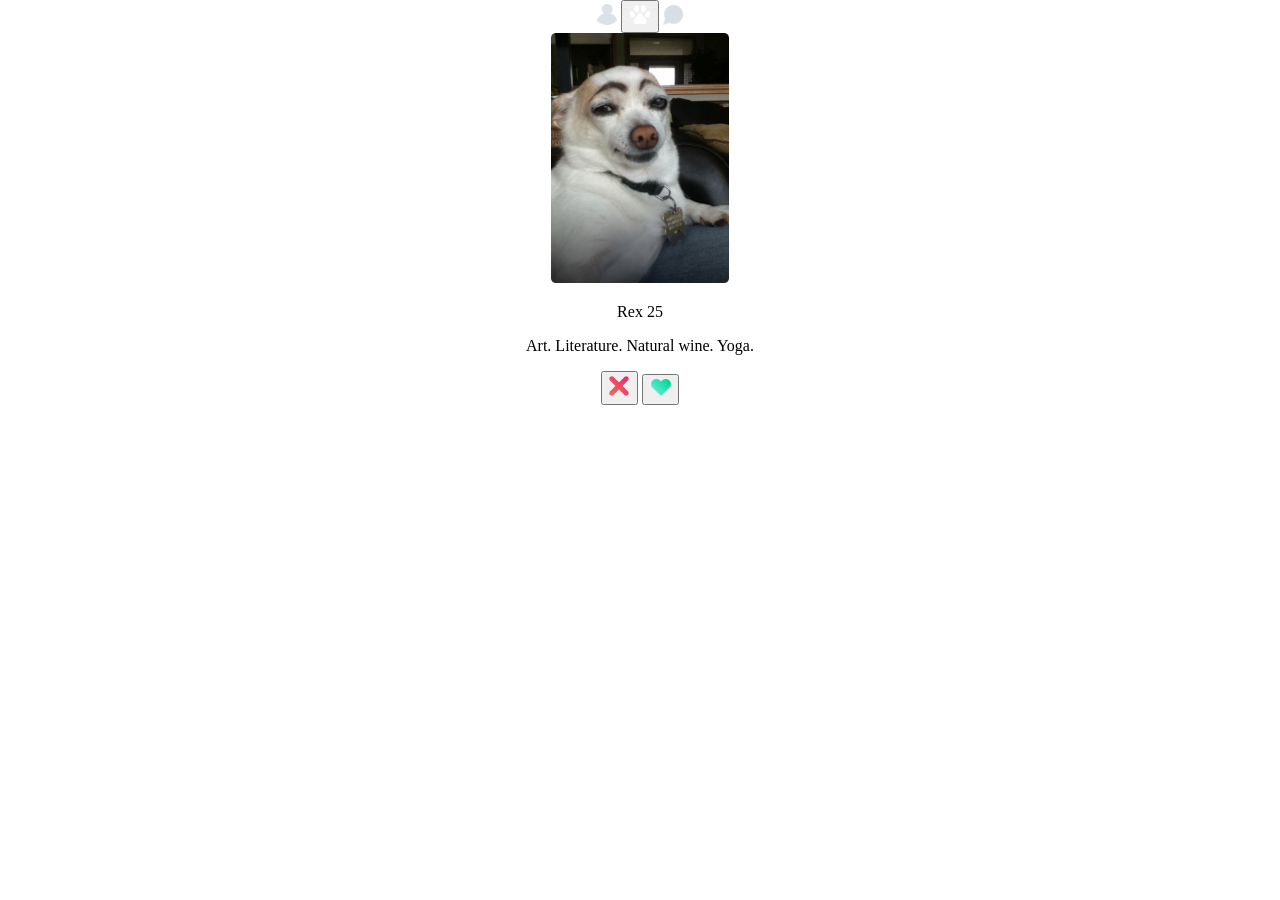
==== pages/index.html @ 7d62fd99 "project setup" ====
<!DOCTYPE html>
<html lang="en">
<head>
    <meta charset="UTF-8">
    <meta http-equiv="X-UA-Compatible" content="IE=edge">
    <meta name="viewport" content="width=device-width, initial-scale=1.0">
    <script defer src="/index.js" type="module" ></script>
    <link rel="stylesheet" href="/styles/index.css">
    <title>Tindog</title>
</head>
<body>
    <header>
        <nav>
            <img src="/assets/Intersect.png" alt="profile_icon" width="20px" height="auto">
            <button class="btn" type="button"><img src="/assets/Group 221paw.png" alt="dog paw" width="20px" height="auto"></button>
            <img src="/assets/Icon.png" alt="chat_icon" width="20px" height="auto">
        </nav>
    </header>

    <Main>
        <div id="profile">

        </div>
        <div class="dashboard">
            <button class="btn btn--reject"><img src="/assets/reject_icon.png" alt="reject button" width="20px" height="auto"></button>
            <button class="btn btn--heart"><img src="/assets/heart_icon.png" alt="heart button" width="20px" height="auto"></button>
        </div>

    </Main>

    <footer>
    </footer>
    
</body>
</html>
---- styles/index.css ----
html,
body {
    margin: 0;
    text-align: center;
}

*, 
*::after,
*::before {
    box-sizing: border-box;
}

/* ========
Layout
========= */


.btn {
    padding: .25em .5em;
    cursor: pointer;
}
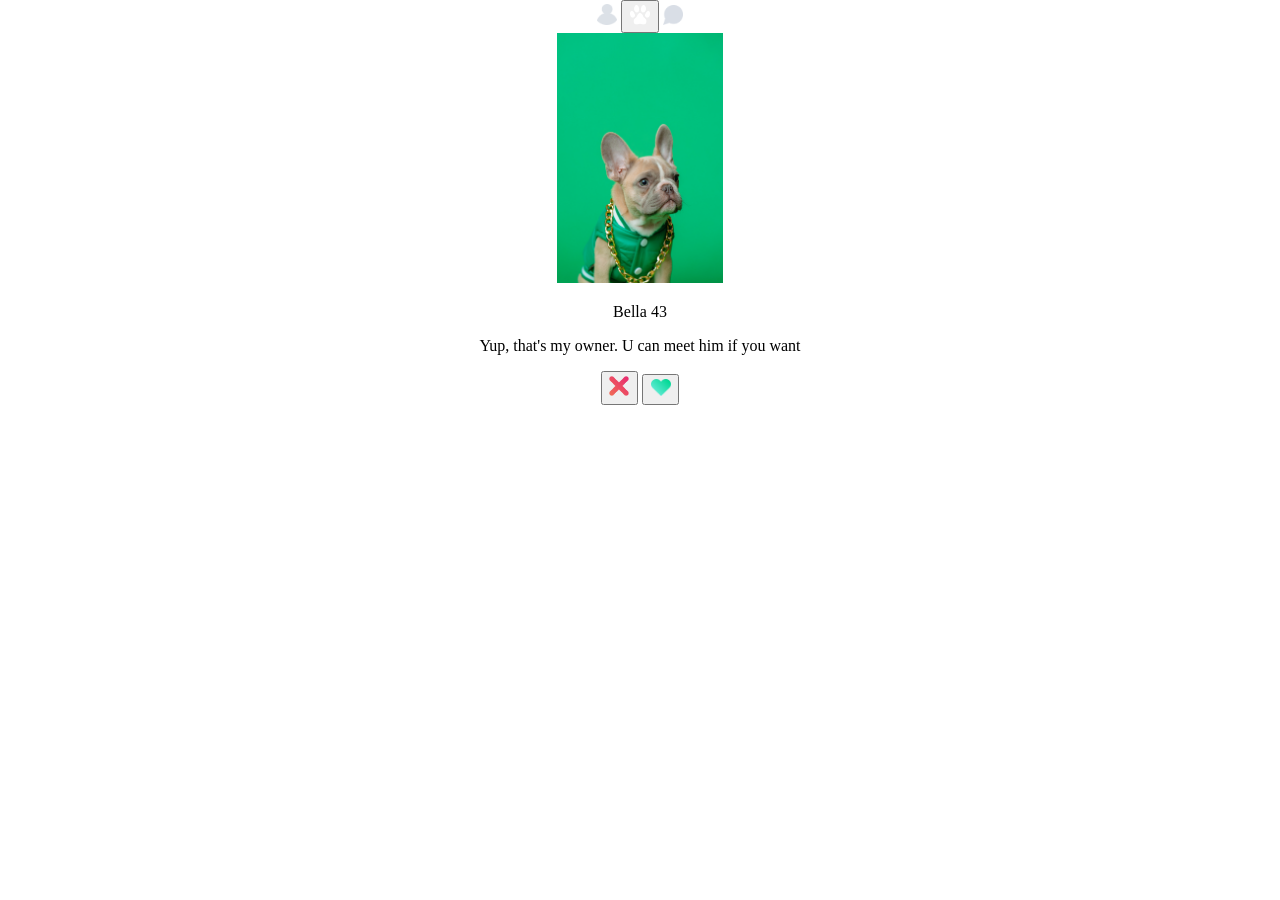
==== commit a97797d3: "shuffle funtionality" ====
--- a/pages/index.html
+++ b/pages/index.html
@@ -12,7 +12,7 @@
     <header>
         <nav>
             <img src="/assets/Intersect.png" alt="profile_icon" width="20px" height="auto">
-            <button class="btn" type="button"><img src="/assets/Group 221paw.png" alt="dog paw" width="20px" height="auto"></button>
+            <button class="btn btn--reset" type="button"><img src="/assets/Group 221paw.png" alt="dog paw" width="20px" height="auto"></button>
             <img src="/assets/Icon.png" alt="chat_icon" width="20px" height="auto">
         </nav>
     </header>
@@ -22,8 +22,9 @@
 
         </div>
         <div class="dashboard">
-            <button class="btn btn--reject"><img src="/assets/reject_icon.png" alt="reject button" width="20px" height="auto"></button>
-            <button class="btn btn--heart"><img src="/assets/heart_icon.png" alt="heart button" width="20px" height="auto"></button>
+            <button id='reject' class="btn btn--reject"><img src="/assets/reject_icon.png" alt="reject button" width="20px" height="auto"></button>
+            <button id='like' class="btn btn--heart"><img src="/assets/heart_icon.png" alt="heart button" width="20px" height="auto"></button>
+
         </div>
 
     </Main>
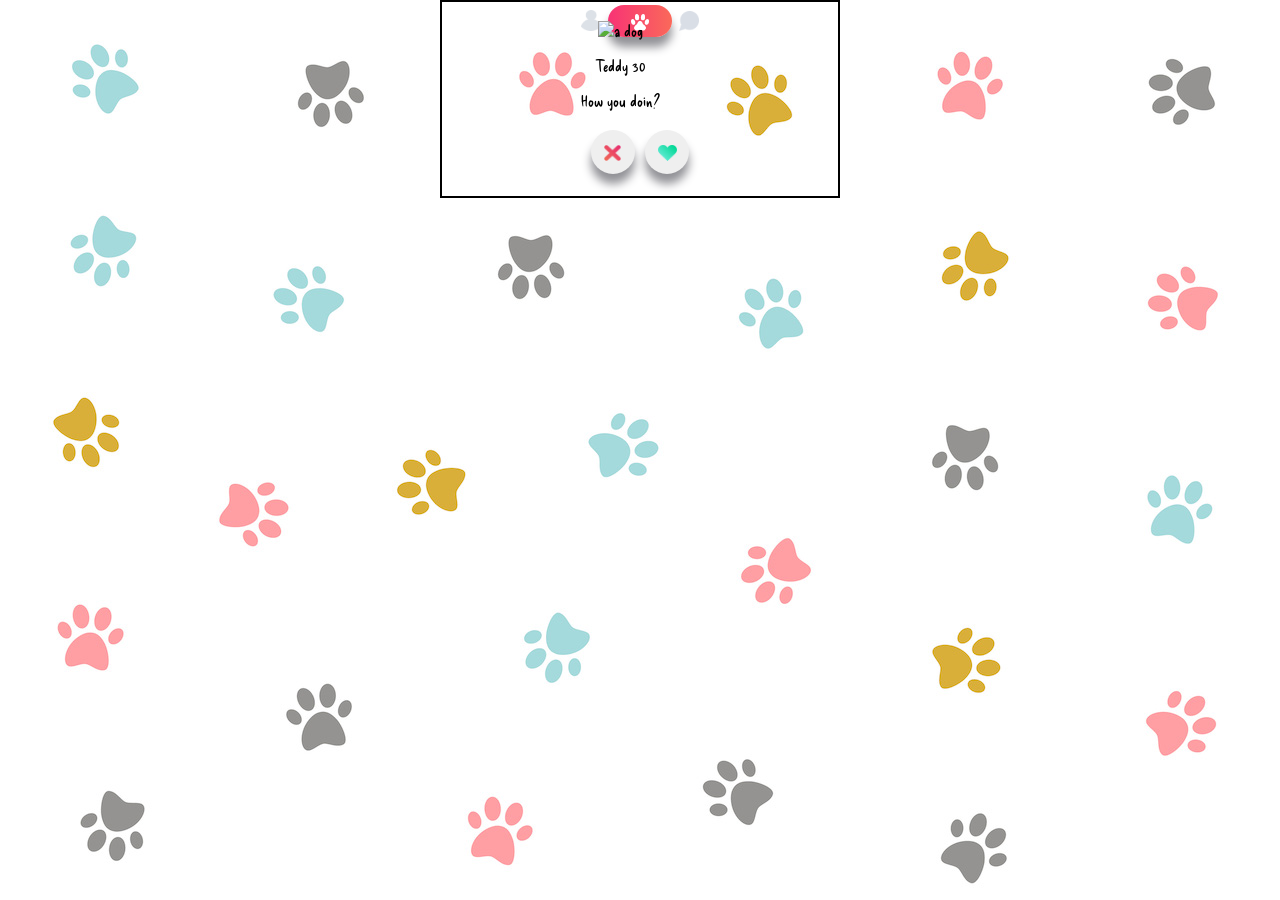
==== commit d4b285d6: "base layout styles" ====
--- a/pages/index.html
+++ b/pages/index.html
@@ -5,30 +5,34 @@
     <meta http-equiv="X-UA-Compatible" content="IE=edge">
     <meta name="viewport" content="width=device-width, initial-scale=1.0">
     <script defer src="/index.js" type="module" ></script>
+    <link rel="preconnect" href="https://fonts.googleapis.com">
+    <link rel="preconnect" href="https://fonts.gstatic.com" crossorigin>
+    <link href="https://fonts.googleapis.com/css2?family=Delicious+Handrawn&display=swap" rel="stylesheet">
     <link rel="stylesheet" href="/styles/index.css">
     <title>Tindog</title>
 </head>
 <body>
-    <header>
-        <nav>
-            <img src="/assets/Intersect.png" alt="profile_icon" width="20px" height="auto">
-            <button class="btn btn--reset" type="button"><img src="/assets/Group 221paw.png" alt="dog paw" width="20px" height="auto"></button>
-            <img src="/assets/Icon.png" alt="chat_icon" width="20px" height="auto">
-        </nav>
-    </header>
+    <div class="container">
+        <header>
+            <nav>
+                <img src="/assets/Intersect.png" alt="profile_icon" width="20px" height="auto">
+                <button class="btn btn--reset" type="button"><img src="/assets/Group 221paw.png" alt="dog paw" width="20px" height="auto"></button>
+                <img src="/assets/Icon.png" alt="chat_icon" width="20px" height="auto">
+            </nav>
+        </header>
 
-    <Main>
-        <div id="profile">
+        <Main>
+            <div id="profile">
 
-        </div>
-        <div class="dashboard">
-            <button id='reject' class="btn btn--reject"><img src="/assets/reject_icon.png" alt="reject button" width="20px" height="auto"></button>
-            <button id='like' class="btn btn--heart"><img src="/assets/heart_icon.png" alt="heart button" width="20px" height="auto"></button>
+            </div>
+            <div class="dashboard">
+                <button id='reject' class="btn btn--reject"><img src="/assets/reject_icon.png" alt="reject button" width="25px" height="auto"></button>
+                <button id='like' class="btn btn--heart"><img src="/assets/heart_icon.png" alt="heart button" width="40px" height="auto"></button>
 
-        </div>
+            </div>
 
-    </Main>
-
+        </Main>
+    </div>
     <footer>
     </footer>
     
--- a/styles/index.css
+++ b/styles/index.css
@@ -1,21 +1,90 @@
+:root {
+	--titles: "Delicious Handrawn", cursive;
+}
+
 html,
 body {
-    margin: 0;
-    text-align: center;
+	margin: 0;
+	text-align: center;
 }
 
-*, 
+*,
 *::after,
 *::before {
-    box-sizing: border-box;
+	box-sizing: border-box;
 }
 
 /* ========
 Layout
 ========= */
+body {
+	background-color: #ffcc99;
+	background-image: url(../assets/wallpaper.jpg);
+	background-size: cover;
+	/* Image by starline on Freepik */
+}
 
+.container {
+	border: 2px solid black;
+	margin: 0 auto;
+	width: 80%;
+	max-width: 400px;
 
+	display: grid;
+	grid-template-rows: 10% 1fr 20%;
+	grid-template-areas:
+		"header"
+		"profile"
+		"dashboard";
+}
+
+header {
+	grid-area: header;
+}
+
+#profile {
+	grid-area: profile;
+}
+
+.dashboard {
+	grid-area: dashboard;
+}
+
+.profile__card {
+    width: 90%;
+}
+
+/* event buttons */
 .btn {
-    padding: .25em .5em;
-    cursor: pointer;
-}+    margin: .25em;
+    padding: 0.5em;
+    width: 2.75rem;
+    height: 2.75rem;
+    border-radius: 50%;
+    border: none;
+    box-shadow: 0px 10px 10px #929297;
+	cursor: pointer;
+}
+
+.btn img {
+    margin:0 auto;
+    padding-top: 5px;
+    height: 70%;
+    width: auto;
+}
+
+.btn--reset {
+    padding: 0;
+    border-radius: 20px;
+    background: linear-gradient(270deg, #FA695A 0%, #F83375 100%);
+    width: 4rem;
+    height: 2rem;
+}
+
+/* =========
+Typography 
+==========*/
+
+#profile {
+	font-family: var(--titles);
+}
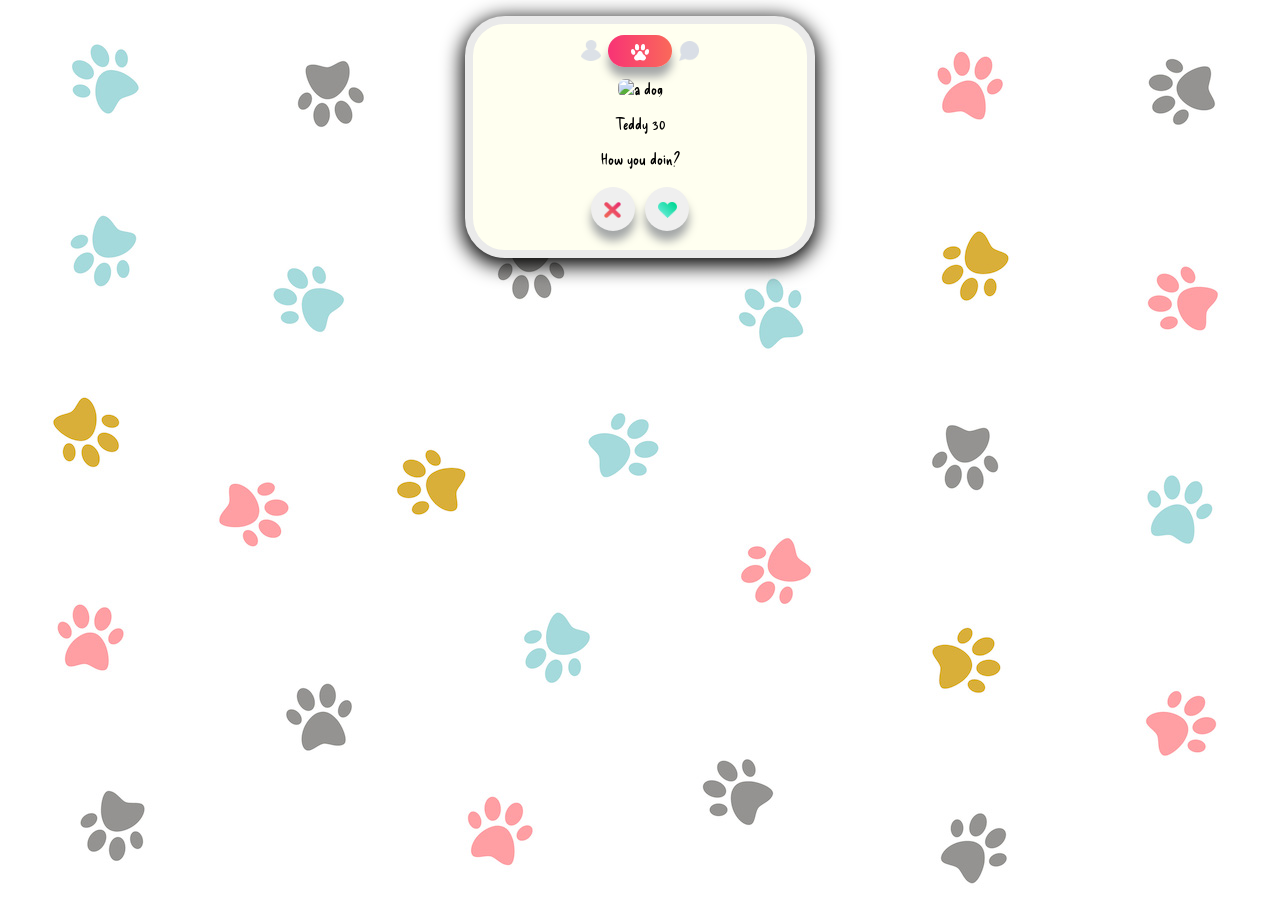
==== commit e03dee41: "mobile layout" ====
--- a/pages/index.html
+++ b/pages/index.html
@@ -33,8 +33,6 @@
 
         </Main>
     </div>
-    <footer>
-    </footer>
     
 </body>
 </html>
--- a/styles/index.css
+++ b/styles/index.css
@@ -22,63 +22,121 @@
 	background-image: url(../assets/wallpaper.jpg);
 	background-size: cover;
 	/* Image by starline on Freepik */
+	display: flex;
+	justify-content: center;
+	align-items: center;
+	padding: 1em;
 }
 
 .container {
-	border: 2px solid black;
-	margin: 0 auto;
-	width: 80%;
-	max-width: 400px;
-
-	display: grid;
-	grid-template-rows: 10% 1fr 20%;
-	grid-template-areas:
-		"header"
-		"profile"
-		"dashboard";
-}
-
-header {
-	grid-area: header;
-}
-
-#profile {
-	grid-area: profile;
+	border-radius: 40px;
+	border: 8px solid #eaeaea;
+	box-shadow: 0px 5px 20px 3px;
+	width: 85%;
+	max-width: 350px;
+	height: 90%;
+	padding: 0.5em;
+	background-color: #fffff0;
+	display: flex;
+	flex-direction: column;
+	gap: 0.5em;
 }
 
 .dashboard {
-	grid-area: dashboard;
+	margin-bottom: 0.5em;
 }
 
+/* rendered dog card */
 .profile__card {
-    width: 90%;
+	margin: 0 auto;
+	width: 95%;
+	height: auto;
+}
+
+.card__image {
+	position: relative;
+	width: 100%;
+	height: min(55vh, 450px);
+	object-fit: cover;
+	z-index: 1;
+	border-radius: 7.5px;
+}
+
+.card__status {
+	position: absolute;
+	width: min(40%, 200px);
+	height: auto;
+	inset: -70px 0 0 -70px;
+	z-index: 2;
+	transform: rotate(-40deg);
+	animation: stamp 1000ms ease-in forwards;
+}
+
+@keyframes stamp {
+	100% {
+		left: 100px;
+		top: 30%;
+	}
+}
+
+/* Game end card */
+
+.gameOverContainer {
+    background-color: rgba(230, 230, 250, 0.424);
+    height: min(55vh, 450px);
+    border-radius: 7.5px;
+    padding: 2em;
+}
+
+.gameOverContainer ul {
+    list-style-type: none;
+    padding: 0;
+    margin: 0;
+}
+
+.gameOver__image {
+    margin: .5em;
+    width: 120px;
+    height: auto;
 }
 
 /* event buttons */
 .btn {
-    margin: .25em;
-    padding: 0.5em;
-    width: 2.75rem;
-    height: 2.75rem;
-    border-radius: 50%;
-    border: none;
-    box-shadow: 0px 10px 10px #929297;
+	margin: 0.25em;
+	padding: 0.5em;
+	width: 2.75rem;
+	height: 2.75rem;
+	border-radius: 50%;
+	border: none;
+	box-shadow: 0px 10px 10px #a4a7a7;
 	cursor: pointer;
 }
 
 .btn img {
-    margin:0 auto;
-    padding-top: 5px;
-    height: 70%;
-    width: auto;
+	margin: 0 auto;
+	padding-top: 5px;
+	height: 70%;
+	width: auto;
+}
+
+.btn--heart:hover {
+    background-color: #DBFFF4;
+}
+
+.btn--reject:hover {
+    background-color: #FFE7EF;
 }
 
 .btn--reset {
-    padding: 0;
-    border-radius: 20px;
-    background: linear-gradient(270deg, #FA695A 0%, #F83375 100%);
-    width: 4rem;
-    height: 2rem;
+	padding: 0;
+	border-radius: 20px;
+	background: linear-gradient(270deg, #fa695a 0%, #f83375 100%);
+	width: 4rem;
+	height: 2rem;
+}
+
+.btn--reset:hover {
+    background: linear-gradient(270deg, #fa6a5a33 0%, #58b2c2 100%);
 }
 
 /* =========
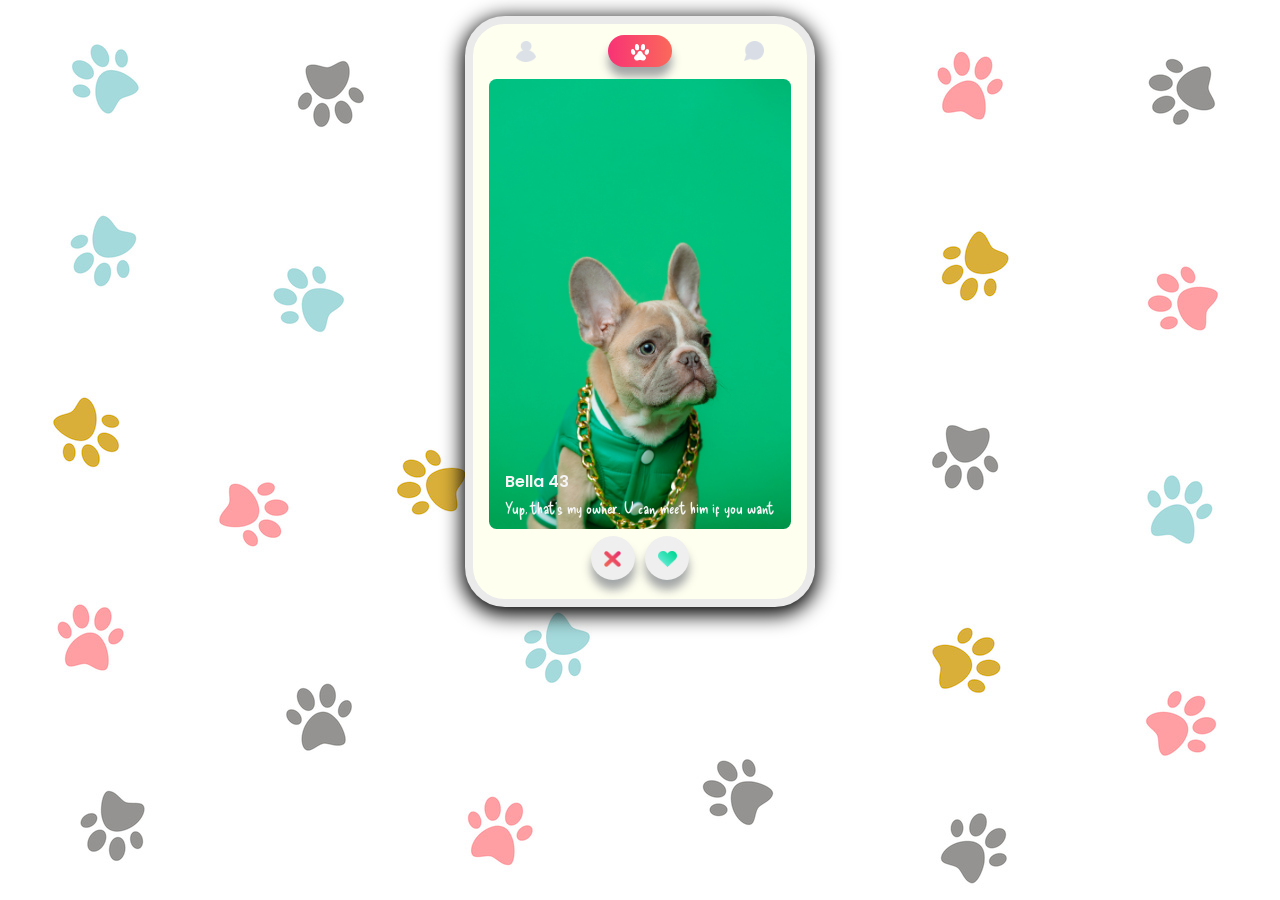
==== commit 49372cab: "dektop responsive" ====
--- a/pages/index.html
+++ b/pages/index.html
@@ -7,7 +7,7 @@
     <script defer src="/index.js" type="module" ></script>
     <link rel="preconnect" href="https://fonts.googleapis.com">
     <link rel="preconnect" href="https://fonts.gstatic.com" crossorigin>
-    <link href="https://fonts.googleapis.com/css2?family=Delicious+Handrawn&display=swap" rel="stylesheet">
+    <link href="https://fonts.googleapis.com/css2?family=Delicious+Handrawn&family=Poppins:wght@600&display=swap" rel="stylesheet">
     <link rel="stylesheet" href="/styles/index.css">
     <title>Tindog</title>
 </head>
--- a/styles/index.css
+++ b/styles/index.css
@@ -1,11 +1,11 @@
 :root {
-	--titles: "Delicious Handrawn", cursive;
+	--titles: 'Poppins', sans-serif;
+    --text: "Delicious Handrawn", cursive;
 }
 
 html,
 body {
 	margin: 0;
-	text-align: center;
 }
 
 *,
@@ -42,8 +42,15 @@
 	gap: 0.5em;
 }
 
+nav {
+    display: flex;
+    justify-content: space-around;
+    align-items: center;
+}
+
 .dashboard {
 	margin-bottom: 0.5em;
+    text-align: center;
 }
 
 /* rendered dog card */
@@ -51,31 +58,45 @@
 	margin: 0 auto;
 	width: 95%;
 	height: auto;
+	position: relative;
 }
 
 .card__image {
-	position: relative;
 	width: 100%;
-	height: min(55vh, 450px);
+	height: min(60vh, 450px);
 	object-fit: cover;
 	z-index: 1;
 	border-radius: 7.5px;
 }
 
+.card__status,
+.card__bio {
+    position: absolute;
+    z-index: 2;
+}
+
+.card__bio {
+    bottom: .75em;
+    left: 1em;
+} 
+
+.card__bio p {
+    margin-top: 0em;
+    margin-bottom: .25em;
+}
+
 .card__status {
-	position: absolute;
 	width: min(40%, 200px);
 	height: auto;
 	inset: -70px 0 0 -70px;
-	z-index: 2;
 	transform: rotate(-40deg);
 	animation: stamp 1000ms ease-in forwards;
 }
 
 @keyframes stamp {
 	100% {
-		left: 100px;
-		top: 30%;
+		left: 7%;
+		top: 10%;
 	}
 }
 
@@ -86,12 +107,17 @@
     height: min(55vh, 450px);
     border-radius: 7.5px;
     padding: 2em;
+    text-align: center;
 }
 
 .gameOverContainer ul {
     list-style-type: none;
-    padding: 0;
+    padding: .25em;
     margin: 0;
+}
+
+.gameOverContainer li {
+    padding: .25em;
 }
 
 .gameOver__image {
@@ -110,6 +136,7 @@
 	border: none;
 	box-shadow: 0px 10px 10px #a4a7a7;
 	cursor: pointer;
+    transition: background-color 500ms ease;
 }
 
 .btn img {
@@ -130,19 +157,32 @@
 .btn--reset {
 	padding: 0;
 	border-radius: 20px;
-	background: linear-gradient(270deg, #fa695a 0%, #f83375 100%);
+	background-image: linear-gradient(270deg, #fa695a 0%, #f83375 100%);
 	width: 4rem;
 	height: 2rem;
 }
 
 .btn--reset:hover {
-    background: linear-gradient(270deg, #fa6a5a33 0%, #58b2c2 100%);
+    background-image: linear-gradient(270deg, #fa6a5a 0%,  pink 100%);
 }
 
 /* =========
 Typography 
 ==========*/
 
-#profile {
+.card__heading,
+.gameOverContainer {
 	font-family: var(--titles);
+    font-weight: 600;
+    text-transform: capitalize;
 }
+
+.card__bio,
+.gameOverContainer ul {
+    font-family: var(--text);
+}
+
+.card__heading,
+.card__bio {
+    color: whitesmoke;
+}
